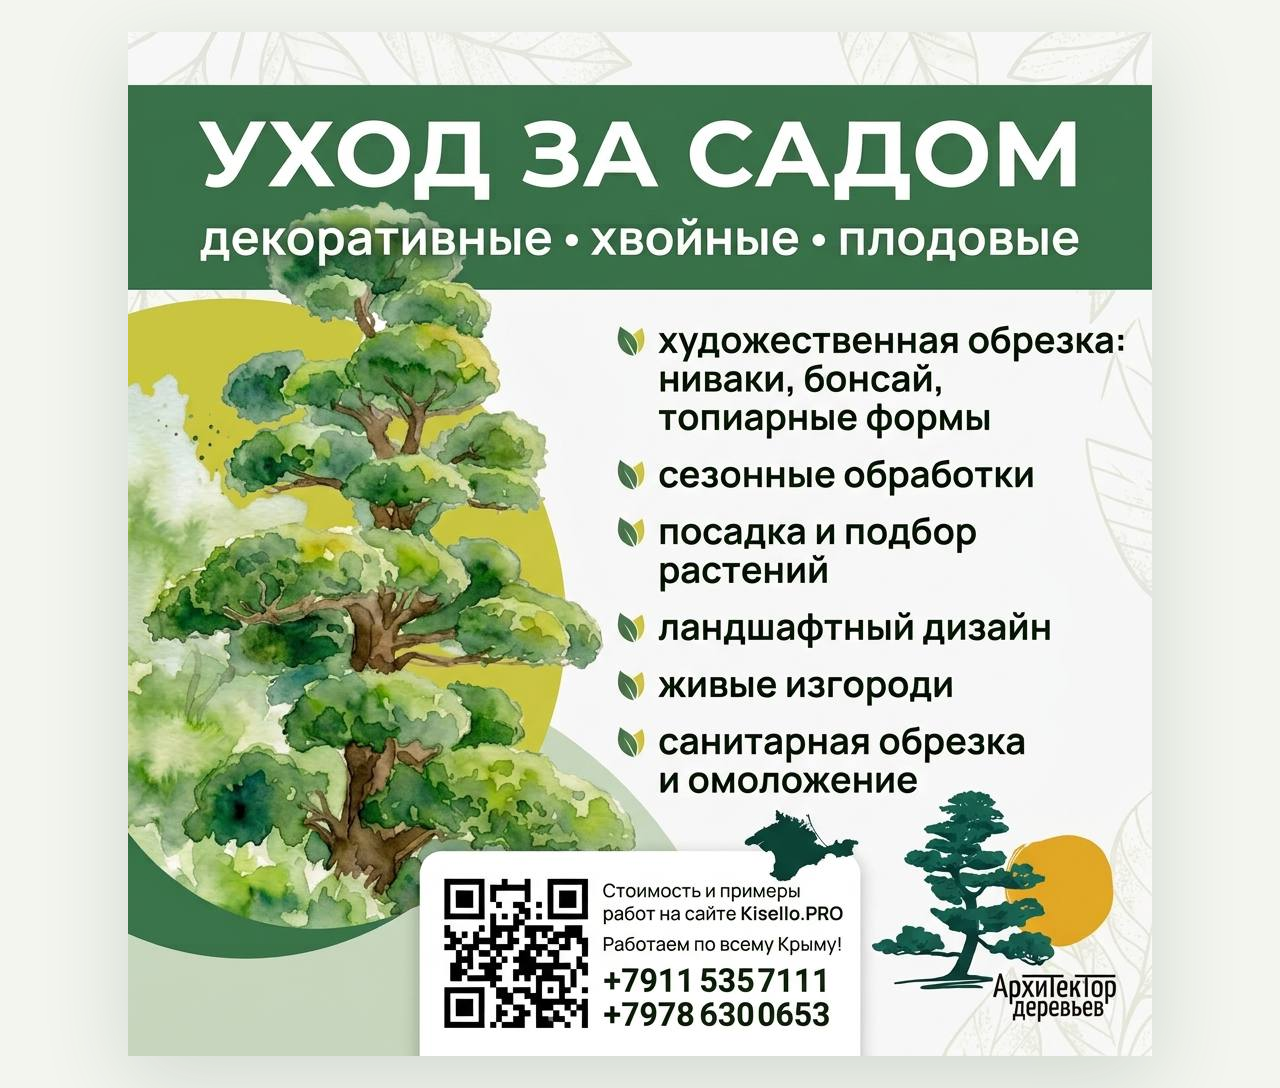
==== index.html @ 21622d7b "Initial Kisello placeholder site" ====
<!doctype html>
<html lang="ru">
<head>
  <meta charset="utf-8">
  <meta name="viewport" content="width=device-width, initial-scale=1">
  <meta name="description" content="Kisello.PRO - уход за садом, декоративными, хвойными и плодовыми растениями.">
  <title>Kisello.PRO - уход за садом</title>
  <link rel="stylesheet" href="styles.css">
</head>
<body>
  <main class="placeholder" aria-label="Kisello.PRO">
    <img src="assets/placeholder.jpeg" alt="Уход за садом: декоративные, хвойные, плодовые. Kisello.PRO">
  </main>
</body>
</html>
---- styles.css ----
:root {
  color-scheme: light;
  --page-bg: #f3f5ef;
  --shadow: 0 24px 80px rgba(38, 72, 49, 0.16);
}

* {
  box-sizing: border-box;
}

html,
body {
  margin: 0;
  min-height: 100%;
}

body {
  min-height: 100vh;
  display: grid;
  place-items: center;
  background: var(--page-bg);
  font-family: Arial, Helvetica, sans-serif;
}

.placeholder {
  width: 100%;
  min-height: 100vh;
  display: grid;
  place-items: center;
  padding: clamp(12px, 3vw, 32px);
}

.placeholder img {
  display: block;
  width: min(100%, 1024px);
  height: auto;
  box-shadow: var(--shadow);
}

@media (max-width: 720px) {
  .placeholder {
    padding: 0;
    align-content: start;
  }

  .placeholder img {
    width: 100%;
    box-shadow: none;
  }
}
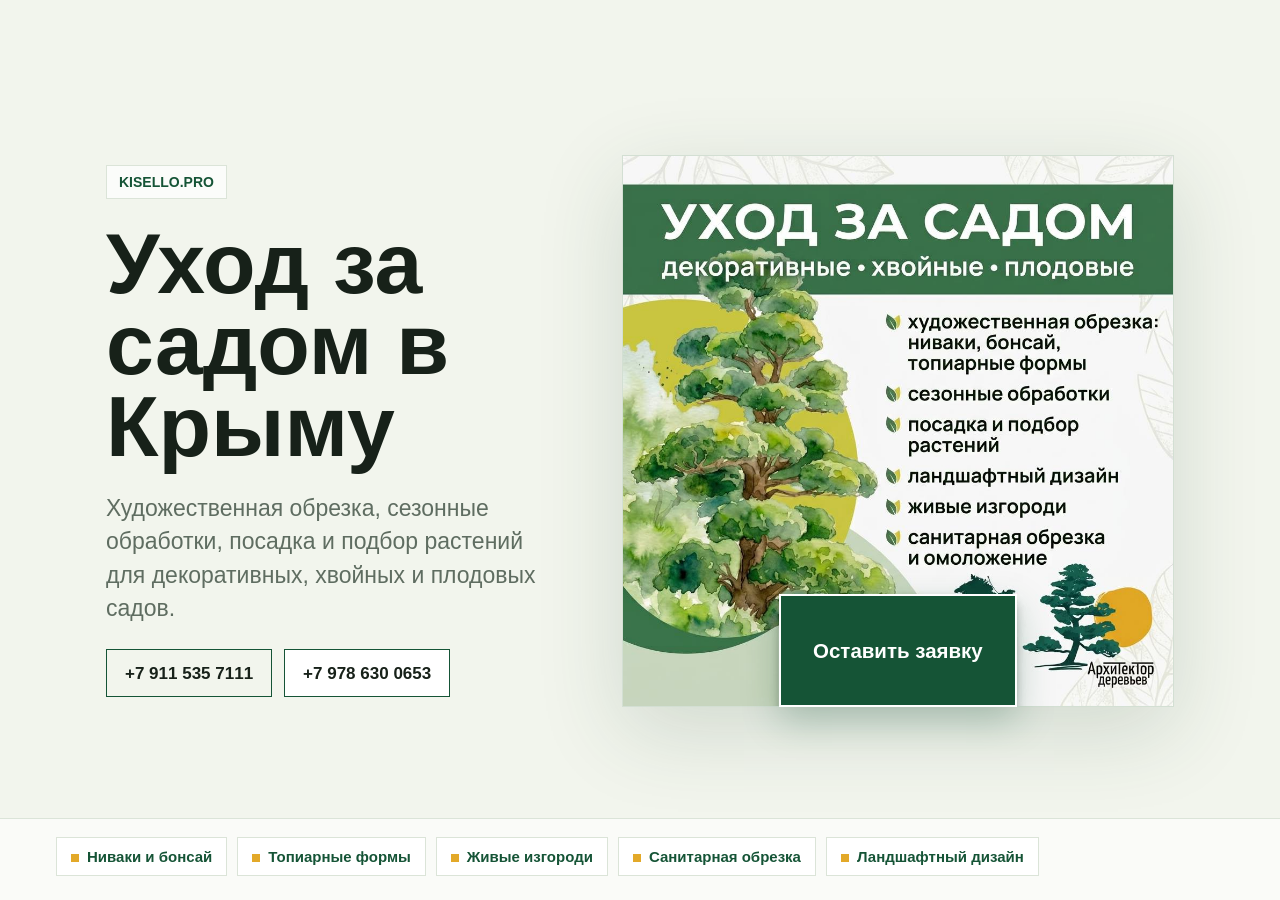
==== commit b15a243e: "Improve placeholder landing page" ====
--- a/index.html
+++ b/index.html
@@ -8,8 +8,31 @@
   <link rel="stylesheet" href="styles.css">
 </head>
 <body>
-  <main class="placeholder" aria-label="Kisello.PRO">
-    <img src="assets/placeholder.jpeg" alt="Уход за садом: декоративные, хвойные, плодовые. Kisello.PRO">
+  <main class="page-shell">
+    <section class="hero" aria-label="Kisello.PRO">
+      <div class="hero-copy">
+        <p class="eyebrow">Kisello.PRO</p>
+        <h1>Уход за садом в Крыму</h1>
+        <p class="lead">Художественная обрезка, сезонные обработки, посадка и подбор растений для декоративных, хвойных и плодовых садов.</p>
+        <div class="actions" aria-label="Контакты">
+          <a class="phone-action" href="tel:+79115357111">+7 911 535 7111</a>
+          <a class="secondary-action" href="tel:+79786300653">+7 978 630 0653</a>
+        </div>
+      </div>
+
+      <figure class="poster">
+        <img src="assets/placeholder.jpeg" alt="Уход за садом: декоративные, хвойные, плодовые. Kisello.PRO">
+        <a class="poster-action" href="https://max.ru/:share?text=%D0%97%D0%B4%D1%80%D0%B0%D0%B2%D1%81%D1%82%D0%B2%D1%83%D0%B9%D1%82%D0%B5%21%20%D0%A5%D0%BE%D1%87%D1%83%20%D0%BE%D1%81%D1%82%D0%B0%D0%B2%D0%B8%D1%82%D1%8C%20%D0%B7%D0%B0%D1%8F%D0%B2%D0%BA%D1%83%20%D0%BD%D0%B0%20%D1%83%D1%85%D0%BE%D0%B4%20%D0%B7%D0%B0%20%D1%81%D0%B0%D0%B4%D0%BE%D0%BC.%20%D0%9A%D0%BE%D0%BD%D1%82%D0%B0%D0%BA%D1%82%3A%20%2B7%20911%20535%207111" target="_blank" rel="noopener">Оставить заявку</a>
+      </figure>
+    </section>
+
+    <section class="service-strip" aria-label="Услуги">
+      <span>Ниваки и бонсай</span>
+      <span>Топиарные формы</span>
+      <span>Живые изгороди</span>
+      <span>Санитарная обрезка</span>
+      <span>Ландшафтный дизайн</span>
+    </section>
   </main>
 </body>
 </html>
--- a/styles.css
+++ b/styles.css
@@ -1,7 +1,14 @@
 :root {
   color-scheme: light;
-  --page-bg: #f3f5ef;
-  --shadow: 0 24px 80px rgba(38, 72, 49, 0.16);
+  --page-bg: #f2f5ed;
+  --ink: #172119;
+  --muted: #5f6d61;
+  --green: #2e7147;
+  --green-dark: #155436;
+  --line: #dbe4d8;
+  --amber: #e3a929;
+  --panel: #ffffff;
+  --shadow: 0 24px 80px rgba(35, 72, 49, 0.16);
 }
 
 * {
@@ -16,35 +23,215 @@
 
 body {
   min-height: 100vh;
-  display: grid;
-  place-items: center;
   background: var(--page-bg);
+  color: var(--ink);
   font-family: Arial, Helvetica, sans-serif;
 }
 
-.placeholder {
+.page-shell {
   width: 100%;
   min-height: 100vh;
   display: grid;
-  place-items: center;
-  padding: clamp(12px, 3vw, 32px);
-}
-
-.placeholder img {
+  grid-template-rows: 1fr auto;
+}
+
+.hero {
+  width: min(1180px, 100%);
+  margin: 0 auto;
+  display: grid;
+  grid-template-columns: minmax(320px, 0.9fr) minmax(360px, 1.1fr);
+  gap: clamp(24px, 5vw, 72px);
+  align-items: center;
+  padding: clamp(28px, 6vw, 72px) clamp(18px, 5vw, 56px) 28px;
+}
+
+.hero-copy {
+  display: grid;
+  gap: 24px;
+}
+
+.eyebrow {
+  width: fit-content;
+  margin: 0;
+  padding: 8px 12px;
+  border: 1px solid var(--line);
+  background: rgba(255, 255, 255, 0.72);
+  color: var(--green-dark);
+  font-size: 14px;
+  font-weight: 700;
+  letter-spacing: 0;
+  text-transform: uppercase;
+}
+
+h1 {
+  max-width: 760px;
+  margin: 0;
+  font-size: clamp(42px, 7vw, 86px);
+  line-height: 0.95;
+  letter-spacing: 0;
+}
+
+.lead {
+  max-width: 620px;
+  margin: 0;
+  color: var(--muted);
+  font-size: clamp(18px, 2vw, 23px);
+  line-height: 1.45;
+}
+
+.actions {
+  display: flex;
+  flex-wrap: wrap;
+  gap: 12px;
+}
+
+.actions a {
+  min-height: 48px;
+  display: inline-flex;
+  align-items: center;
+  justify-content: center;
+  padding: 14px 18px;
+  border: 1px solid var(--green-dark);
+  color: inherit;
+  font-size: 17px;
+  font-weight: 700;
+  line-height: 1;
+  text-decoration: none;
+}
+
+.primary-action {
+  background: var(--green-dark);
+  color: #ffffff !important;
+}
+
+.secondary-action {
+  background: var(--panel);
+}
+
+.poster {
+  position: relative;
+  margin: 0;
+}
+
+.poster img {
   display: block;
-  width: min(100%, 1024px);
+  width: 100%;
   height: auto;
+  border: 1px solid rgba(21, 84, 54, 0.14);
   box-shadow: var(--shadow);
 }
 
-@media (max-width: 720px) {
-  .placeholder {
-    padding: 0;
-    align-content: start;
-  }
-
-  .placeholder img {
+.poster-action {
+  position: absolute;
+  left: 28.4%;
+  bottom: 0;
+  width: 43.2%;
+  min-height: 20.5%;
+  display: inline-flex;
+  align-items: center;
+  justify-content: center;
+  padding: 12px 16px;
+  border: 2px solid #ffffff;
+  background: var(--green-dark);
+  box-shadow: 0 14px 34px rgba(21, 84, 54, 0.26);
+  color: #ffffff;
+  font-size: clamp(14px, 1.6vw, 22px);
+  font-weight: 800;
+  line-height: 1.05;
+  text-align: center;
+  text-decoration: none;
+}
+
+.service-strip {
+  display: flex;
+  gap: 10px;
+  overflow-x: auto;
+  padding: 18px clamp(18px, 5vw, 56px) 24px;
+  border-top: 1px solid var(--line);
+  background: rgba(255, 255, 255, 0.64);
+  scrollbar-width: none;
+}
+
+.service-strip::-webkit-scrollbar {
+  display: none;
+}
+
+.service-strip span {
+  flex: 0 0 auto;
+  padding: 10px 14px;
+  border: 1px solid var(--line);
+  background: var(--panel);
+  color: var(--green-dark);
+  font-size: 15px;
+  font-weight: 700;
+  white-space: nowrap;
+}
+
+.service-strip span::before {
+  content: "";
+  display: inline-block;
+  width: 8px;
+  height: 8px;
+  margin-right: 8px;
+  background: var(--amber);
+}
+
+@media (max-width: 860px) {
+  .hero {
+    grid-template-columns: 1fr;
+    gap: 28px;
+    padding-top: 32px;
+  }
+
+  .hero-copy {
+    gap: 18px;
+  }
+
+  .poster {
+    order: -1;
+  }
+
+  h1 {
+    font-size: clamp(40px, 11vw, 64px);
+  }
+
+  .lead {
+    font-size: 18px;
+  }
+}
+
+@media (max-width: 520px) {
+  .hero {
+    padding: 0 0 22px;
+  }
+
+  .hero-copy {
+    padding: 0 18px;
+  }
+
+  .poster img {
+    border: 0;
+    box-shadow: none;
+  }
+
+  .poster-action {
+    left: 28.4%;
+    bottom: 0;
+    width: 43.2%;
+    min-height: 20.5%;
+    padding: 8px 10px;
+    font-size: clamp(13px, 4vw, 18px);
+  }
+
+  .actions {
+    display: grid;
+  }
+
+  .actions a {
     width: 100%;
-    box-shadow: none;
-  }
-}
+  }
+
+  .service-strip {
+    padding-inline: 18px;
+  }
+}
